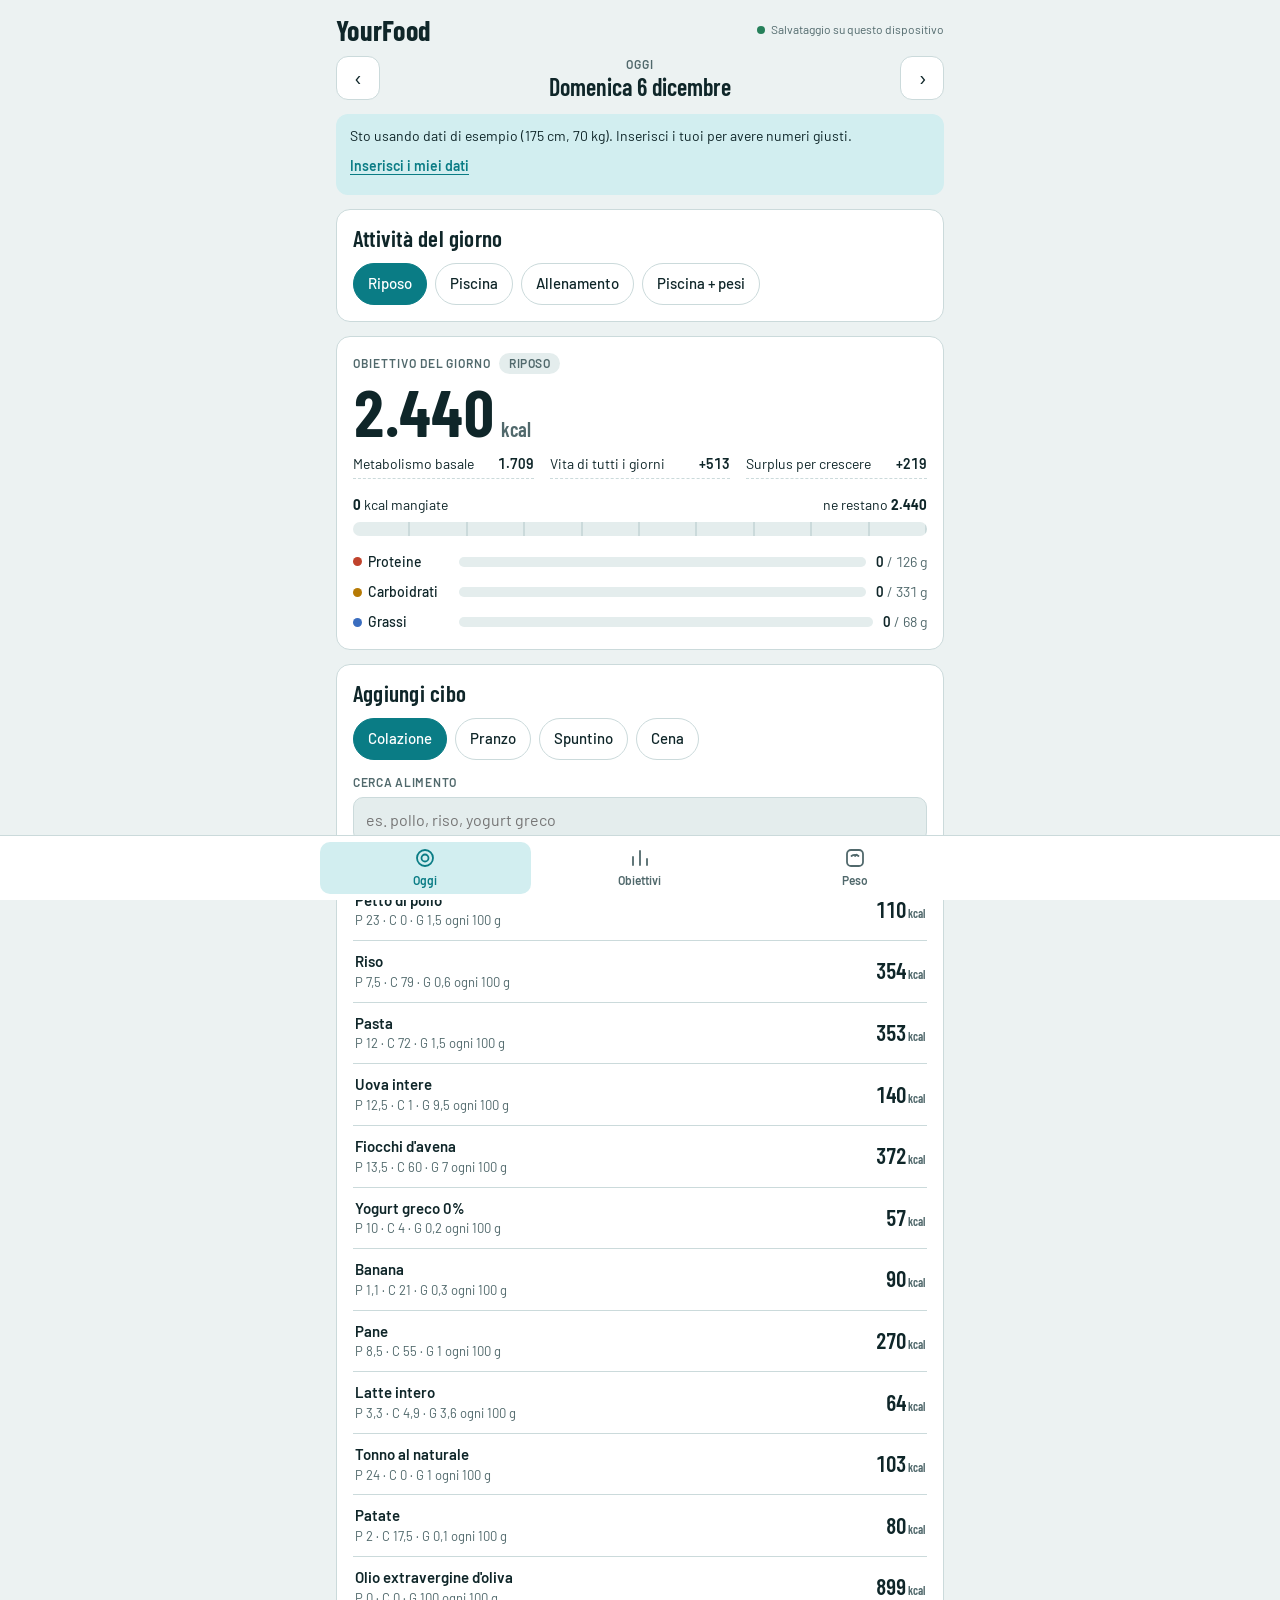
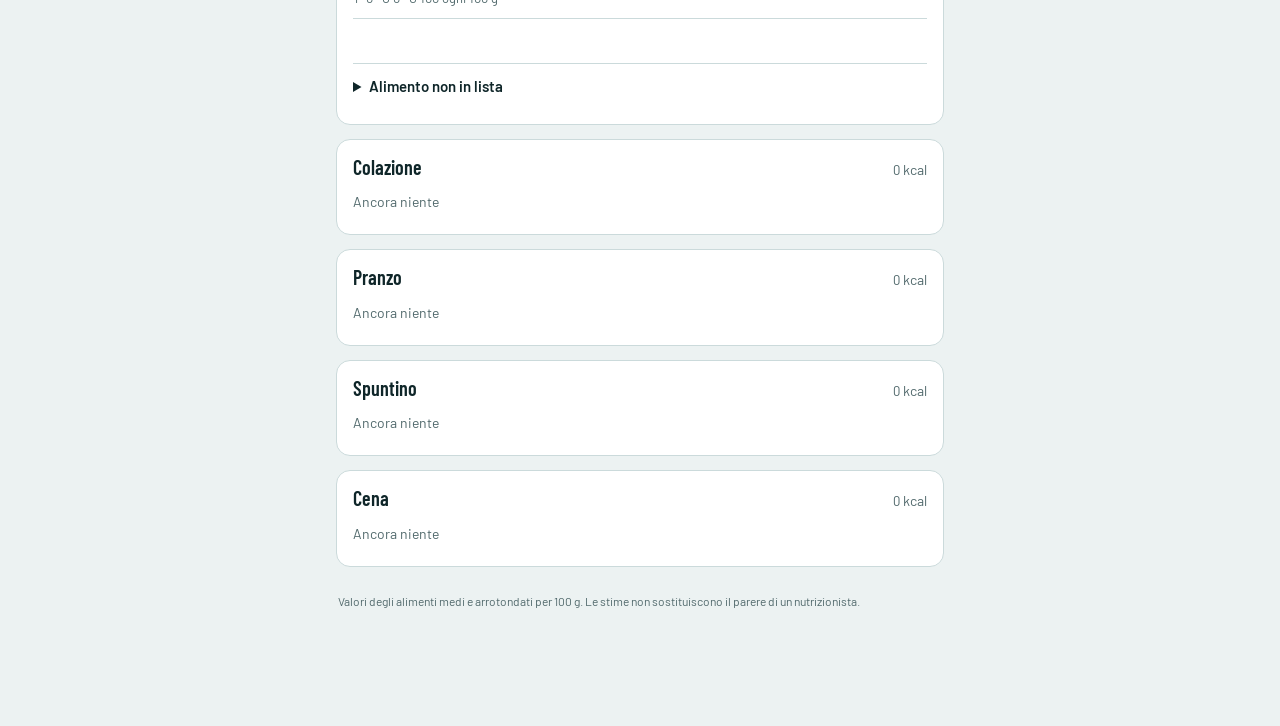
==== APP_codice/yourfood/assets/web/index.html @ b721108d ".." ====
<!doctype html>
<html lang="it">
<head>
<meta charset="utf-8">
<meta name="viewport" content="width=device-width,initial-scale=1,viewport-fit=cover">
<title>YourFood</title>
<link rel="stylesheet" href="https://fonts.googleapis.com/css2?family=Barlow:wght@400;500;600&family=Barlow+Condensed:wght@500;600;700&display=swap">
<link rel="stylesheet" href="style.css">
</head>
<body>
<div id="app" aria-busy="true">
  <header class="top">
    <div class="brand">YourFood</div>
    <div class="status" id="status" data-kind="loading" role="status">Carico i tuoi dati</div>
  </header>

  <main>
    <section id="tab-oggi" class="panel">
      <div class="datebar">
        <button class="icon-btn" type="button" data-nav="-1" aria-label="Giorno precedente">&#8249;</button>
        <div class="datelabel">
          <div class="d0" id="dateTag"></div>
          <div class="d1" id="dateLabel"></div>
        </div>
        <button class="icon-btn" type="button" data-nav="1" aria-label="Giorno successivo">&#8250;</button>
      </div>
      <div id="setupNote"></div>
      <div class="card" id="dayCard"></div>
      <div class="card" id="numbers"></div>

      <div class="card" id="addCard">
        <h2 class="h">Aggiungi cibo</h2>
        <div class="chips" id="mealChips" role="group" aria-label="Pasto"></div>
        <label class="field" style="margin-top:14px">
          <span>Cerca alimento</span>
          <input id="foodSearch" type="search" placeholder="es. pollo, riso, yogurt greco" autocomplete="off">
        </label>
        <div class="results" id="foodResults"></div>
        <div class="pick" id="foodPick" hidden>
          <div class="pick-head"><strong id="pickName"></strong><button class="link" type="button" id="pickCancel">Annulla</button></div>
          <div class="muted" id="pickNote"></div>
          <div class="pick-row">
            <label class="field"><span>Quantità (g)</span><input id="pickG" type="number" inputmode="decimal" min="1" step="1"></label>
            <div class="preview" id="pickPreview"></div>
          </div>
          <button class="btn" type="button" id="pickAdd">Aggiungi</button>
        </div>
        <p class="msg" id="addMsg" role="status"></p>
        <details class="custom">
          <summary>Alimento non in lista</summary>
          <div class="grid2">
            <label class="field"><span>Nome</span><input id="cName" type="text" maxlength="60" placeholder="es. Panino al tonno"></label>
            <label class="field"><span>Calorie (kcal)</span><input id="cK" type="number" inputmode="decimal" min="0" step="1"></label>
            <label class="field"><span>Proteine (g)</span><input id="cP" type="number" inputmode="decimal" min="0" step="0.1"></label>
            <label class="field"><span>Carboidrati (g)</span><input id="cC" type="number" inputmode="decimal" min="0" step="0.1"></label>
            <label class="field"><span>Grassi (g)</span><input id="cF" type="number" inputmode="decimal" min="0" step="0.1"></label>
          </div>
          <p class="hint">Inserisci i valori dell'intera porzione che mangi. Se lasci vuote le calorie le calcolo dai macro.</p>
          <button class="btn" type="button" id="cAdd" style="margin-top:12px">Aggiungi</button>
        </details>
      </div>

      <div id="meals" class="panel"></div>
    </section>

    <section id="tab-obiettivi" class="panel" hidden>
      <div class="card">
        <h2 class="h">I tuoi dati</h2>
        <div id="profileForm">
          <div class="field" style="margin-bottom:14px">
            <span>Sesso (serve alla formula)</span>
            <div class="seg" role="group" aria-label="Sesso">
              <button type="button" class="chip" data-sex="M" aria-pressed="true">Uomo</button>
              <button type="button" class="chip" data-sex="F" aria-pressed="false">Donna</button>
            </div>
          </div>
          <div class="grid2">
            <label class="field"><span>Età</span><input id="pAge" type="number" inputmode="numeric" min="14" max="90" step="1" data-p="age"></label>
            <label class="field"><span>Altezza (cm)</span><input id="pHeight" type="number" inputmode="decimal" min="120" max="230" step="1" data-p="height"></label>
            <label class="field"><span>Peso (kg)</span><input id="pWeight" type="number" inputmode="decimal" min="35" max="200" step="0.1" data-p="weight"></label>
            <label class="field"><span>Proteine (g per kg)</span><input id="pProtein" type="number" inputmode="decimal" min="1.2" max="3" step="0.1" data-p="protein"></label>
          </div>
          <div class="grid2" style="margin-top:12px">
            <label class="field"><span>Vita di tutti i giorni</span>
              <select id="pNeat" data-p="neat">
                <option value="1.2">Poco movimento (scuola, molto seduto)</option>
                <option value="1.3">Movimento leggero (cammini ogni giorno)</option>
                <option value="1.4">Attivo (spesso in piedi, ti muovi molto)</option>
              </select>
            </label>
            <label class="field"><span>Surplus per crescere</span>
              <select id="pSurplus" data-p="surplus">
                <option value="5">+5% (molto pulito, più lento)</option>
                <option value="10">+10% (consigliato)</option>
                <option value="15">+15% (più veloce, più rischio grasso)</option>
              </select>
            </label>
          </div>
        </div>
        <p class="hint">Il surplus è la quota di calorie sopra il mantenimento. Per mettere muscolo senza pancia conviene restare piccoli e controllare il peso ogni settimana.</p>
      </div>

      <div class="card">
        <h2 class="h">Settimana tipo</h2>
        <div id="planForm"></div>
        <div class="grid2" style="margin-top:12px" id="trainDefaults">
          <label class="field"><span>Piscina (minuti)</span><input type="number" inputmode="numeric" min="5" max="300" step="5" data-p="swimMin" id="dSwimMin"></label>
          <label class="field"><span>Piscina (intensità)</span><select data-p="swimInt" data-type="str" id="dSwimInt"></select></label>
          <label class="field"><span>Pesi (minuti)</span><input type="number" inputmode="numeric" min="5" max="300" step="5" data-p="gymMin" id="dGymMin"></label>
          <label class="field"><span>Pesi (intensità)</span><select data-p="gymInt" data-type="str" id="dGymInt"></select></label>
        </div>
        <p class="hint">Ogni giorno nuovo parte da questa settimana tipo. Nella schermata Oggi puoi cambiarlo quando il programma salta o cambia.</p>
      </div>

      <div class="card">
        <h2 class="h">Fabbisogno per tipo di giorno</h2>
        <div class="scroll" id="targetsTable"></div>
      </div>

      <div class="card">
        <h2 class="h">Come calcolo i numeri</h2>
        <dl class="how">
          <div><dt>Metabolismo basale</dt><dd>Formula di Mifflin-St Jeor: 10 × kg + 6,25 × cm − 5 × età, poi +5 per l'uomo o −161 per la donna.</dd></div>
          <div><dt>Vita di tutti i giorni</dt><dd>Il basale moltiplicato per 1,2, 1,3 o 1,4 in base a quanto ti muovi fuori dall'allenamento.</dd></div>
          <div><dt>Allenamento</dt><dd>Calorie nette = (MET − 1) × kg × ore. Uso MET medi: nuoto 5, 7 o 9,8 e pesi 3,5, 5 o 6 secondo l'intensità.</dd></div>
          <div><dt>Surplus</dt><dd>Una piccola percentuale sopra il mantenimento, per costruire muscolo con poco grasso.</dd></div>
          <div><dt>Proteine</dt><dd>1,8 g per kg di peso. Sopra 1,6 g/kg gli studi mostrano guadagni extra molto piccoli.</dd></div>
          <div><dt>Grassi</dt><dd>25% delle calorie, mai meno di 0,8 g per kg.</dd></div>
          <div><dt>Carboidrati</dt><dd>Tutte le calorie che restano. Per questo salgono nei giorni di sport e scendono nei giorni di riposo.</dd></div>
          <div><dt>Il controllo vero</dt><dd>Sono stime. La pesata settimanale dice se vanno bene per te. Se il peso sale troppo in fretta o la vita aumenta, abbassa il surplus.</dd></div>
        </dl>
      </div>
    </section>

    <section id="tab-peso" class="panel" hidden>
      <div class="card">
        <h2 class="h">Registra peso e vita</h2>
        <form id="weightForm" class="grid2" novalidate>
          <label class="field"><span>Data</span><input id="wDate" type="date"></label>
          <label class="field"><span>Peso (kg)</span><input id="wKg" type="number" inputmode="decimal" step="0.1" min="30" max="250"></label>
          <label class="field"><span>Vita (cm, facoltativo)</span><input id="wWaist" type="number" inputmode="decimal" step="0.5" min="40" max="200"></label>
          <div class="field"><span>&nbsp;</span><button class="btn" type="submit">Salva</button></div>
        </form>
        <p class="hint">Pesati la mattina, a digiuno, dopo il bagno. La vita si misura all'altezza dell'ombelico. Il peso più recente viene usato nei calcoli.</p>
        <p class="msg" id="wMsg" role="status"></p>
      </div>
      <div class="card" id="trendCard"></div>
      <div class="card" id="weightList"></div>
    </section>

    <p class="foot">Valori degli alimenti medi e arrotondati per 100 g. Le stime non sostituiscono il parere di un nutrizionista.</p>
  </main>

  <nav class="tabs" aria-label="Sezioni">
    <div class="in">
      <button type="button" data-tab="oggi" aria-current="page"><svg viewBox="0 0 24 24" aria-hidden="true"><circle cx="12" cy="12" r="8"/><circle cx="12" cy="12" r="3.5"/></svg>Oggi</button>
      <button type="button" data-tab="obiettivi"><svg viewBox="0 0 24 24" aria-hidden="true"><path d="M5 19V11M12 19V5M19 19v-6"/></svg>Obiettivi</button>
      <button type="button" data-tab="peso"><svg viewBox="0 0 24 24" aria-hidden="true"><rect x="4" y="4" width="16" height="16" rx="4"/><path d="M8.5 10a4.5 3 0 0 1 7 0"/><path d="M12 10l1.6-1.4"/></svg>Peso</button>
    </div>
  </nav>
</div>

<script src="app.js"></script>
</body>
</html>
---- APP_codice/yourfood/assets/web/style.css ----
/* Base: reset minimo (nel file HTML pubblicato lo faceva la pagina che lo ospitava) */
html{color-scheme:light}
body{margin:0}
[hidden]{display:none!important}
/* Layout: single-column phone app, bottom tab bar (Oggi / Obiettivi / Peso). Scoreboard-style condensed numerals, pool-teal accent. */
:root{
  --bg:#ECF2F2; --surface:#FFFFFF; --surface-2:#E4EDED; --ink:#0F2629; --ink-2:#51696C; --line:#CBDADB;
  --accent:#0A7C85; --accent-ink:#FFFFFF; --accent-soft:#D2EEF0;
  --p:#C0432C; --c:#B67A05; --f:#3A6DBF;
  --ok:#26805A; --warn:#A8700F; --bad:#B93A2B;
  --display:"Barlow Condensed","Arial Narrow",sans-serif;
  --body:"Barlow",system-ui,-apple-system,"Segoe UI",sans-serif;
}
@media (prefers-color-scheme: dark){
  :root:not([data-theme="light"]){
    --bg:#0B1416; --surface:#122024; --surface-2:#192B30; --ink:#E4F0F0; --ink-2:#8FACAF; --line:#243A3F;
    --accent:#45C3CD; --accent-ink:#04252A; --accent-soft:#12373C;
    --p:#F0806A; --c:#E6B04A; --f:#7FA8EE;
    --ok:#4CC38A; --warn:#E3A13A; --bad:#EF6A5B;
    color-scheme:dark;
  }
}
:root[data-theme="dark"]{
  --bg:#0B1416; --surface:#122024; --surface-2:#192B30; --ink:#E4F0F0; --ink-2:#8FACAF; --line:#243A3F;
  --accent:#45C3CD; --accent-ink:#04252A; --accent-soft:#12373C;
  --p:#F0806A; --c:#E6B04A; --f:#7FA8EE;
  --ok:#4CC38A; --warn:#E3A13A; --bad:#EF6A5B;
  color-scheme:dark;
}
*,*::before,*::after{box-sizing:border-box}
body{background:var(--bg);color:var(--ink);font-family:var(--body);font-size:15px;line-height:1.45;-webkit-text-size-adjust:100%}
#app{max-width:640px;margin-inline:auto;padding-inline:16px;padding-block:12px 104px}
button{font:inherit;color:inherit;cursor:pointer}
:focus-visible{outline:2px solid var(--accent);outline-offset:2px}
.top{display:flex;align-items:center;justify-content:space-between;gap:12px;padding-block:4px 12px}
.brand{font-family:var(--display);font-weight:700;font-size:28px;letter-spacing:.01em;line-height:1}
.status{font-size:12px;color:var(--ink-2);display:flex;align-items:center;gap:6px;text-align:right}
.status::before{content:"";width:8px;height:8px;border-radius:50%;background:var(--ink-2);flex:none}
.status[data-kind="saved"]::before,.status[data-kind="ready"]::before{background:var(--ok)}
.status[data-kind="saving"]::before,.status[data-kind="loading"]::before{background:var(--warn)}
.status[data-kind="error"]::before{background:var(--bad)}
main{display:flex;flex-direction:column;gap:14px}
.panel{display:flex;flex-direction:column;gap:14px;min-width:0}
.card{background:var(--surface);border:1px solid var(--line);border-radius:14px;padding:16px;min-width:0}
.h{font-family:var(--display);font-weight:600;font-size:23px;line-height:1.1;margin:0 0 12px;letter-spacing:.01em;text-wrap:balance}
.h3{font-family:var(--display);font-weight:600;font-size:20px;line-height:1.1;margin:0}
.eyebrow{font-size:12px;letter-spacing:.08em;text-transform:uppercase;color:var(--ink-2);font-weight:600;margin-bottom:8px}
.muted{color:var(--ink-2);margin:0}
.hint{color:var(--ink-2);font-size:13px;margin:12px 0 0}
.link{background:none;border:0;padding:6px 0;color:var(--accent);font-weight:600;text-decoration:underline;text-underline-offset:3px}
.btn{background:var(--accent);color:var(--accent-ink);border:0;border-radius:10px;min-height:44px;padding:10px 18px;font-weight:600;width:100%}
.btn:active{filter:brightness(.92)}
.icon-btn{width:44px;height:44px;border-radius:12px;background:var(--surface);border:1px solid var(--line);font-size:24px;line-height:1;display:grid;place-items:center;flex:none}
.datebar{display:flex;align-items:center;justify-content:space-between;gap:12px}
.datelabel{text-align:center;min-width:0}
.datelabel .d1{font-family:var(--display);font-weight:600;font-size:24px;line-height:1.1}
.datelabel .d0{font-size:12px;letter-spacing:.08em;text-transform:uppercase;color:var(--ink-2);font-weight:600;min-height:16px}
.note{display:flex;flex-wrap:wrap;align-items:center;justify-content:space-between;gap:4px 12px;background:var(--accent-soft);border-radius:12px;padding:12px 14px;font-size:14px}
.chips{display:flex;flex-wrap:wrap;gap:8px}
.chip{padding:9px 14px;border-radius:999px;border:1px solid var(--line);background:var(--surface);font-weight:500;min-height:40px}
.chip[aria-pressed="true"]{background:var(--accent);border-color:var(--accent);color:var(--accent-ink)}
.field{display:flex;flex-direction:column;gap:6px;min-width:0}
.field>span{font-size:12px;letter-spacing:.06em;text-transform:uppercase;color:var(--ink-2);font-weight:600}
input,select{font:inherit;font-size:16px;color:var(--ink);background:var(--surface-2);border:1px solid var(--line);border-radius:10px;padding:10px 12px;min-height:44px;width:100%;min-width:0}
input[aria-invalid="true"]{border-color:var(--bad)}
.grid2{display:grid;grid-template-columns:repeat(auto-fit,minmax(140px,1fr));gap:12px}
.train{display:grid;grid-template-columns:1fr 1fr;gap:10px 12px;margin-top:14px}
.train-name{grid-column:1/-1;font-weight:600}
.hero-label{display:flex;flex-wrap:wrap;align-items:center;gap:8px;font-size:12px;letter-spacing:.08em;text-transform:uppercase;color:var(--ink-2);font-weight:600}
.pill{background:var(--surface-2);border-radius:999px;padding:2px 10px;letter-spacing:.04em}
.hero-num{font-family:var(--display);font-weight:700;font-size:64px;line-height:1;margin:6px 0 10px;font-variant-numeric:tabular-nums}
.hero-num small{font-size:20px;font-weight:600;color:var(--ink-2);margin-left:6px}
.breakdown{display:grid;grid-template-columns:repeat(auto-fit,minmax(150px,1fr));gap:6px 16px;margin:0 0 16px;padding:0;list-style:none;font-size:14px}
.breakdown li{display:flex;justify-content:space-between;gap:8px;border-bottom:1px dashed var(--line);padding-bottom:4px}
.breakdown b{font-variant-numeric:tabular-nums;font-weight:600}
.bar{height:10px;border-radius:99px;background:var(--surface-2);overflow:hidden}
.bar>i{display:block;height:100%;border-radius:99px;background:var(--bar,var(--accent));transition:width .3s}
.bar.lane{height:14px;background-image:repeating-linear-gradient(90deg,transparent 0,transparent calc(10% - 2px),var(--line) calc(10% - 2px),var(--line) 10%)}
.kcalrow{display:flex;justify-content:space-between;gap:8px;font-size:14px;margin-bottom:6px}
.kcalrow b{font-variant-numeric:tabular-nums}
.macros{display:flex;flex-direction:column;gap:10px;margin-top:16px}
.macro{display:grid;grid-template-columns:96px minmax(0,1fr) auto;align-items:center;gap:10px;font-size:14px}
.m-name{display:flex;align-items:center;gap:6px;font-weight:500}
.m-name i{width:9px;height:9px;border-radius:50%;flex:none}
.m-val{font-variant-numeric:tabular-nums;color:var(--ink-2);white-space:nowrap}
.m-val b{color:var(--ink);font-weight:600}
.results{margin-top:12px}
.list{list-style:none;margin:0;padding:0;display:flex;flex-direction:column}
.res{width:100%;display:grid;grid-template-columns:minmax(0,1fr) auto;column-gap:10px;text-align:left;background:none;border:0;border-bottom:1px solid var(--line);padding:10px 2px;min-height:48px}
.res-name{font-weight:600}
.res-sub{grid-column:1;font-size:13px;color:var(--ink-2)}
.res-kcal{grid-column:2;grid-row:1/3;align-self:center;font-family:var(--display);font-weight:600;font-size:22px;font-variant-numeric:tabular-nums}
.res-kcal small{font-size:12px;color:var(--ink-2)}
.pick{margin-top:12px;border:1px solid var(--accent);border-radius:12px;padding:14px;display:flex;flex-direction:column;gap:12px}
.pick-head{display:flex;justify-content:space-between;align-items:center;gap:8px}
.pick-row{display:grid;grid-template-columns:minmax(0,130px) minmax(0,1fr);gap:12px;align-items:end}
.preview{font-variant-numeric:tabular-nums;font-size:14px;color:var(--ink-2);padding-bottom:12px}
.preview b{color:var(--ink);font-family:var(--display);font-size:22px;font-weight:600}
.msg{min-height:20px;font-size:14px;color:var(--ok);margin:10px 0 0}
details.custom{margin-top:14px;border-top:1px solid var(--line);padding-top:12px}
details summary{cursor:pointer;font-weight:600;min-height:32px}
details .grid2{margin-top:12px}
.meal-head{display:flex;justify-content:space-between;align-items:baseline;gap:8px;margin-bottom:6px}
.meal-kcal{font-variant-numeric:tabular-nums;color:var(--ink-2);font-size:14px}
.row{display:grid;grid-template-columns:minmax(0,1fr) auto auto;align-items:center;gap:8px;border-bottom:1px solid var(--line);padding:8px 0}
.row:last-child{border-bottom:0}
.row-main{display:flex;flex-direction:column;min-width:0}
.row-name{font-weight:500;overflow-wrap:anywhere}
.row-sub{font-size:13px;color:var(--ink-2)}
.row-kcal{font-family:var(--display);font-weight:600;font-size:20px;font-variant-numeric:tabular-nums}
.x{width:36px;height:36px;border-radius:10px;background:none;border:1px solid var(--line);color:var(--ink-2);font-size:20px;line-height:1}
.empty{color:var(--ink-2);padding:6px 0;font-size:14px}
.seg{display:inline-flex;gap:8px}
.planrow{display:grid;grid-template-columns:96px minmax(0,1fr);align-items:center;gap:12px;margin-bottom:8px}
.scroll{overflow-x:auto}
.tbl{width:100%;border-collapse:collapse;font-variant-numeric:tabular-nums;font-size:14px}
.tbl th,.tbl td{padding:9px 6px;border-bottom:1px solid var(--line);text-align:right;white-space:nowrap}
.tbl thead th{font-size:12px;letter-spacing:.06em;text-transform:uppercase;color:var(--ink-2);font-weight:600}
.tbl th:first-child{text-align:left}
.tbl tbody th{font-weight:600}
.tbl td.k{font-family:var(--display);font-size:20px;font-weight:600}
dl.how{margin:0;display:grid;gap:10px;font-size:14px}
dl.how dt{font-weight:600}
dl.how dd{margin:2px 0 0;color:var(--ink-2)}
.trend-top{display:flex;flex-wrap:wrap;gap:6px 24px;align-items:baseline;margin-bottom:10px}
.big{font-family:var(--display);font-weight:700;font-size:44px;line-height:1;font-variant-numeric:tabular-nums}
.big small{font-size:18px;color:var(--ink-2);font-weight:600;margin-left:4px}
.tone{border-radius:12px;padding:12px 14px;font-size:14px;margin-top:10px;background:var(--surface-2)}
.tone[data-tone="ok"]{background:var(--accent-soft)}
.tone[data-tone="warn"]{background:var(--surface-2);border:1px solid var(--warn)}
svg.chart{width:100%;height:auto;display:block;margin-top:12px}
.chart .grid-line{stroke:var(--line);stroke-width:1}
.chart .axis{fill:var(--ink-2);font-family:var(--body);font-size:11px}
.chart .area{fill:var(--accent-soft)}
.chart .line{fill:none;stroke:var(--accent);stroke-width:2.5;stroke-linejoin:round;stroke-linecap:round}
.chart .pt{fill:var(--accent)}
.chart .pt-end{fill:var(--surface);stroke:var(--accent);stroke-width:2.5}
.chart .val{fill:var(--ink);font-family:var(--display);font-weight:600;font-size:14px}
.foot{font-size:12px;color:var(--ink-2);padding-inline:2px}
nav.tabs{position:fixed;left:0;right:0;bottom:0;background:var(--surface);border-top:1px solid var(--line);padding:6px 8px calc(6px + env(safe-area-inset-bottom,0px))}
nav.tabs .in{max-width:640px;margin-inline:auto;display:grid;grid-template-columns:repeat(3,1fr);gap:4px}
nav.tabs button{background:none;border:0;border-radius:10px;min-height:52px;display:flex;flex-direction:column;align-items:center;justify-content:center;gap:2px;font-size:12px;font-weight:600;color:var(--ink-2)}
nav.tabs button[aria-current="page"]{color:var(--accent);background:var(--accent-soft)}
nav.tabs svg{width:24px;height:24px;fill:none;stroke:currentColor;stroke-width:1.8;stroke-linecap:round;stroke-linejoin:round}
@media (prefers-reduced-motion:reduce){*{transition:none!important}}
@media (max-width:420px){.hero-num{font-size:56px}.macro{grid-template-columns:84px minmax(0,1fr) auto}}
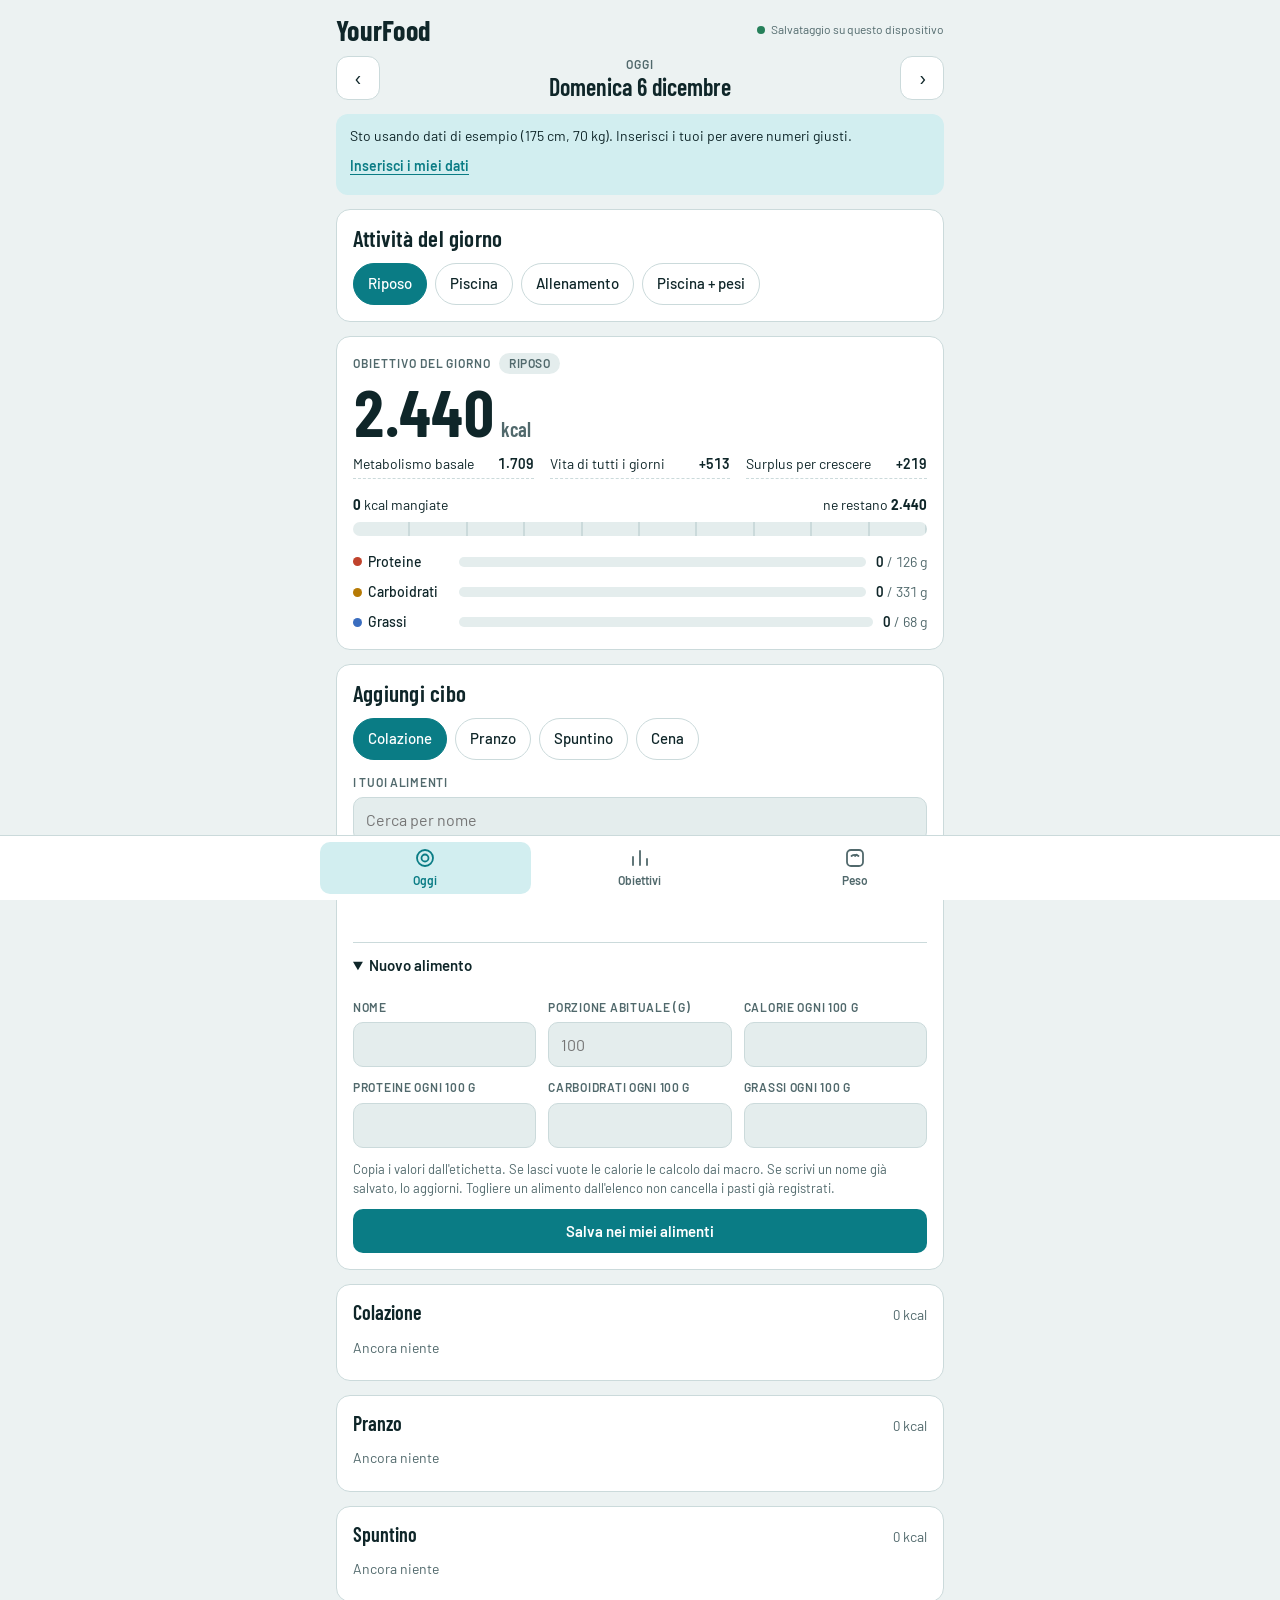
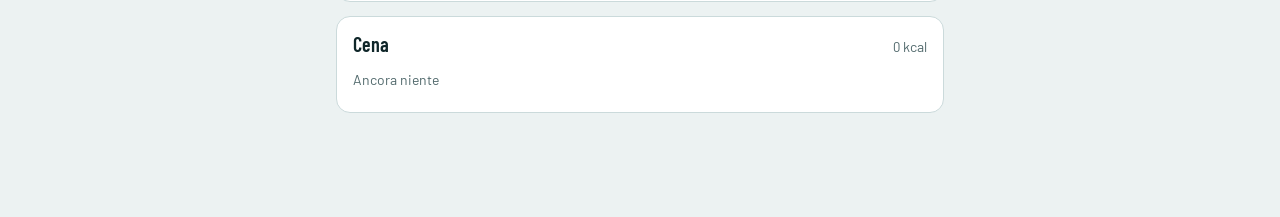
==== commit 871d91ba: "." ====
--- a/APP_codice/yourfood/assets/web/index.html
+++ b/APP_codice/yourfood/assets/web/index.html
@@ -32,8 +32,8 @@
         <h2 class="h">Aggiungi cibo</h2>
         <div class="chips" id="mealChips" role="group" aria-label="Pasto"></div>
         <label class="field" style="margin-top:14px">
-          <span>Cerca alimento</span>
-          <input id="foodSearch" type="search" placeholder="es. pollo, riso, yogurt greco" autocomplete="off">
+          <span>I tuoi alimenti</span>
+          <input id="foodSearch" type="search" placeholder="Cerca per nome" autocomplete="off">
         </label>
         <div class="results" id="foodResults"></div>
         <div class="pick" id="foodPick" hidden>
@@ -46,17 +46,18 @@
           <button class="btn" type="button" id="pickAdd">Aggiungi</button>
         </div>
         <p class="msg" id="addMsg" role="status"></p>
-        <details class="custom">
-          <summary>Alimento non in lista</summary>
+        <details class="custom" id="newFood">
+          <summary>Nuovo alimento</summary>
           <div class="grid2">
-            <label class="field"><span>Nome</span><input id="cName" type="text" maxlength="60" placeholder="es. Panino al tonno"></label>
-            <label class="field"><span>Calorie (kcal)</span><input id="cK" type="number" inputmode="decimal" min="0" step="1"></label>
-            <label class="field"><span>Proteine (g)</span><input id="cP" type="number" inputmode="decimal" min="0" step="0.1"></label>
-            <label class="field"><span>Carboidrati (g)</span><input id="cC" type="number" inputmode="decimal" min="0" step="0.1"></label>
-            <label class="field"><span>Grassi (g)</span><input id="cF" type="number" inputmode="decimal" min="0" step="0.1"></label>
+            <label class="field"><span>Nome</span><input id="cName" type="text" maxlength="60"></label>
+            <label class="field"><span>Porzione abituale (g)</span><input id="cG" type="number" inputmode="decimal" min="1" step="1" placeholder="100"></label>
+            <label class="field"><span>Calorie ogni 100 g</span><input id="cK" type="number" inputmode="decimal" min="0" step="1"></label>
+            <label class="field"><span>Proteine ogni 100 g</span><input id="cP" type="number" inputmode="decimal" min="0" step="0.1"></label>
+            <label class="field"><span>Carboidrati ogni 100 g</span><input id="cC" type="number" inputmode="decimal" min="0" step="0.1"></label>
+            <label class="field"><span>Grassi ogni 100 g</span><input id="cF" type="number" inputmode="decimal" min="0" step="0.1"></label>
           </div>
-          <p class="hint">Inserisci i valori dell'intera porzione che mangi. Se lasci vuote le calorie le calcolo dai macro.</p>
-          <button class="btn" type="button" id="cAdd" style="margin-top:12px">Aggiungi</button>
+          <p class="hint">Copia i valori dall'etichetta. Se lasci vuote le calorie le calcolo dai macro. Se scrivi un nome già salvato, lo aggiorni. Togliere un alimento dall'elenco non cancella i pasti già registrati.</p>
+          <button class="btn" type="button" id="cAdd" style="margin-top:12px">Salva nei miei alimenti</button>
         </details>
       </div>
 
@@ -127,28 +128,25 @@
           <div><dt>Proteine</dt><dd>1,8 g per kg di peso. Sopra 1,6 g/kg gli studi mostrano guadagni extra molto piccoli.</dd></div>
           <div><dt>Grassi</dt><dd>25% delle calorie, mai meno di 0,8 g per kg.</dd></div>
           <div><dt>Carboidrati</dt><dd>Tutte le calorie che restano. Per questo salgono nei giorni di sport e scendono nei giorni di riposo.</dd></div>
-          <div><dt>Il controllo vero</dt><dd>Sono stime. La pesata settimanale dice se vanno bene per te. Se il peso sale troppo in fretta o la vita aumenta, abbassa il surplus.</dd></div>
+          <div><dt>Il controllo vero</dt><dd>Sono stime. La pesata settimanale dice se vanno bene per te. Se il peso sale troppo in fretta, abbassa il surplus.</dd></div>
         </dl>
       </div>
     </section>
 
     <section id="tab-peso" class="panel" hidden>
       <div class="card">
-        <h2 class="h">Registra peso e vita</h2>
+        <h2 class="h">Registra il peso</h2>
         <form id="weightForm" class="grid2" novalidate>
           <label class="field"><span>Data</span><input id="wDate" type="date"></label>
           <label class="field"><span>Peso (kg)</span><input id="wKg" type="number" inputmode="decimal" step="0.1" min="30" max="250"></label>
-          <label class="field"><span>Vita (cm, facoltativo)</span><input id="wWaist" type="number" inputmode="decimal" step="0.5" min="40" max="200"></label>
           <div class="field"><span>&nbsp;</span><button class="btn" type="submit">Salva</button></div>
         </form>
-        <p class="hint">Pesati la mattina, a digiuno, dopo il bagno. La vita si misura all'altezza dell'ombelico. Il peso più recente viene usato nei calcoli.</p>
+        <p class="hint">Pesati la mattina, a digiuno, dopo il bagno. Il peso più recente viene usato nei calcoli.</p>
         <p class="msg" id="wMsg" role="status"></p>
       </div>
       <div class="card" id="trendCard"></div>
       <div class="card" id="weightList"></div>
     </section>
-
-    <p class="foot">Valori degli alimenti medi e arrotondati per 100 g. Le stime non sostituiscono il parere di un nutrizionista.</p>
   </main>
 
   <nav class="tabs" aria-label="Sezioni">
--- a/APP_codice/yourfood/assets/web/style.css
+++ b/APP_codice/yourfood/assets/web/style.css
@@ -86,7 +86,8 @@
 .m-val b{color:var(--ink);font-weight:600}
 .results{margin-top:12px}
 .list{list-style:none;margin:0;padding:0;display:flex;flex-direction:column}
-.res{width:100%;display:grid;grid-template-columns:minmax(0,1fr) auto;column-gap:10px;text-align:left;background:none;border:0;border-bottom:1px solid var(--line);padding:10px 2px;min-height:48px}
+.res{width:100%;display:grid;grid-template-columns:minmax(0,1fr) auto;column-gap:10px;text-align:left;background:none;border:0;padding:10px 2px;min-height:48px}
+.resrow{display:grid;grid-template-columns:minmax(0,1fr) auto;align-items:center;gap:8px;border-bottom:1px solid var(--line)}
 .res-name{font-weight:600}
 .res-sub{grid-column:1;font-size:13px;color:var(--ink-2)}
 .res-kcal{grid-column:2;grid-row:1/3;align-self:center;font-family:var(--display);font-weight:600;font-size:22px;font-variant-numeric:tabular-nums}
@@ -136,7 +137,6 @@
 .chart .pt{fill:var(--accent)}
 .chart .pt-end{fill:var(--surface);stroke:var(--accent);stroke-width:2.5}
 .chart .val{fill:var(--ink);font-family:var(--display);font-weight:600;font-size:14px}
-.foot{font-size:12px;color:var(--ink-2);padding-inline:2px}
 nav.tabs{position:fixed;left:0;right:0;bottom:0;background:var(--surface);border-top:1px solid var(--line);padding:6px 8px calc(6px + env(safe-area-inset-bottom,0px))}
 nav.tabs .in{max-width:640px;margin-inline:auto;display:grid;grid-template-columns:repeat(3,1fr);gap:4px}
 nav.tabs button{background:none;border:0;border-radius:10px;min-height:52px;display:flex;flex-direction:column;align-items:center;justify-content:center;gap:2px;font-size:12px;font-weight:600;color:var(--ink-2)}
